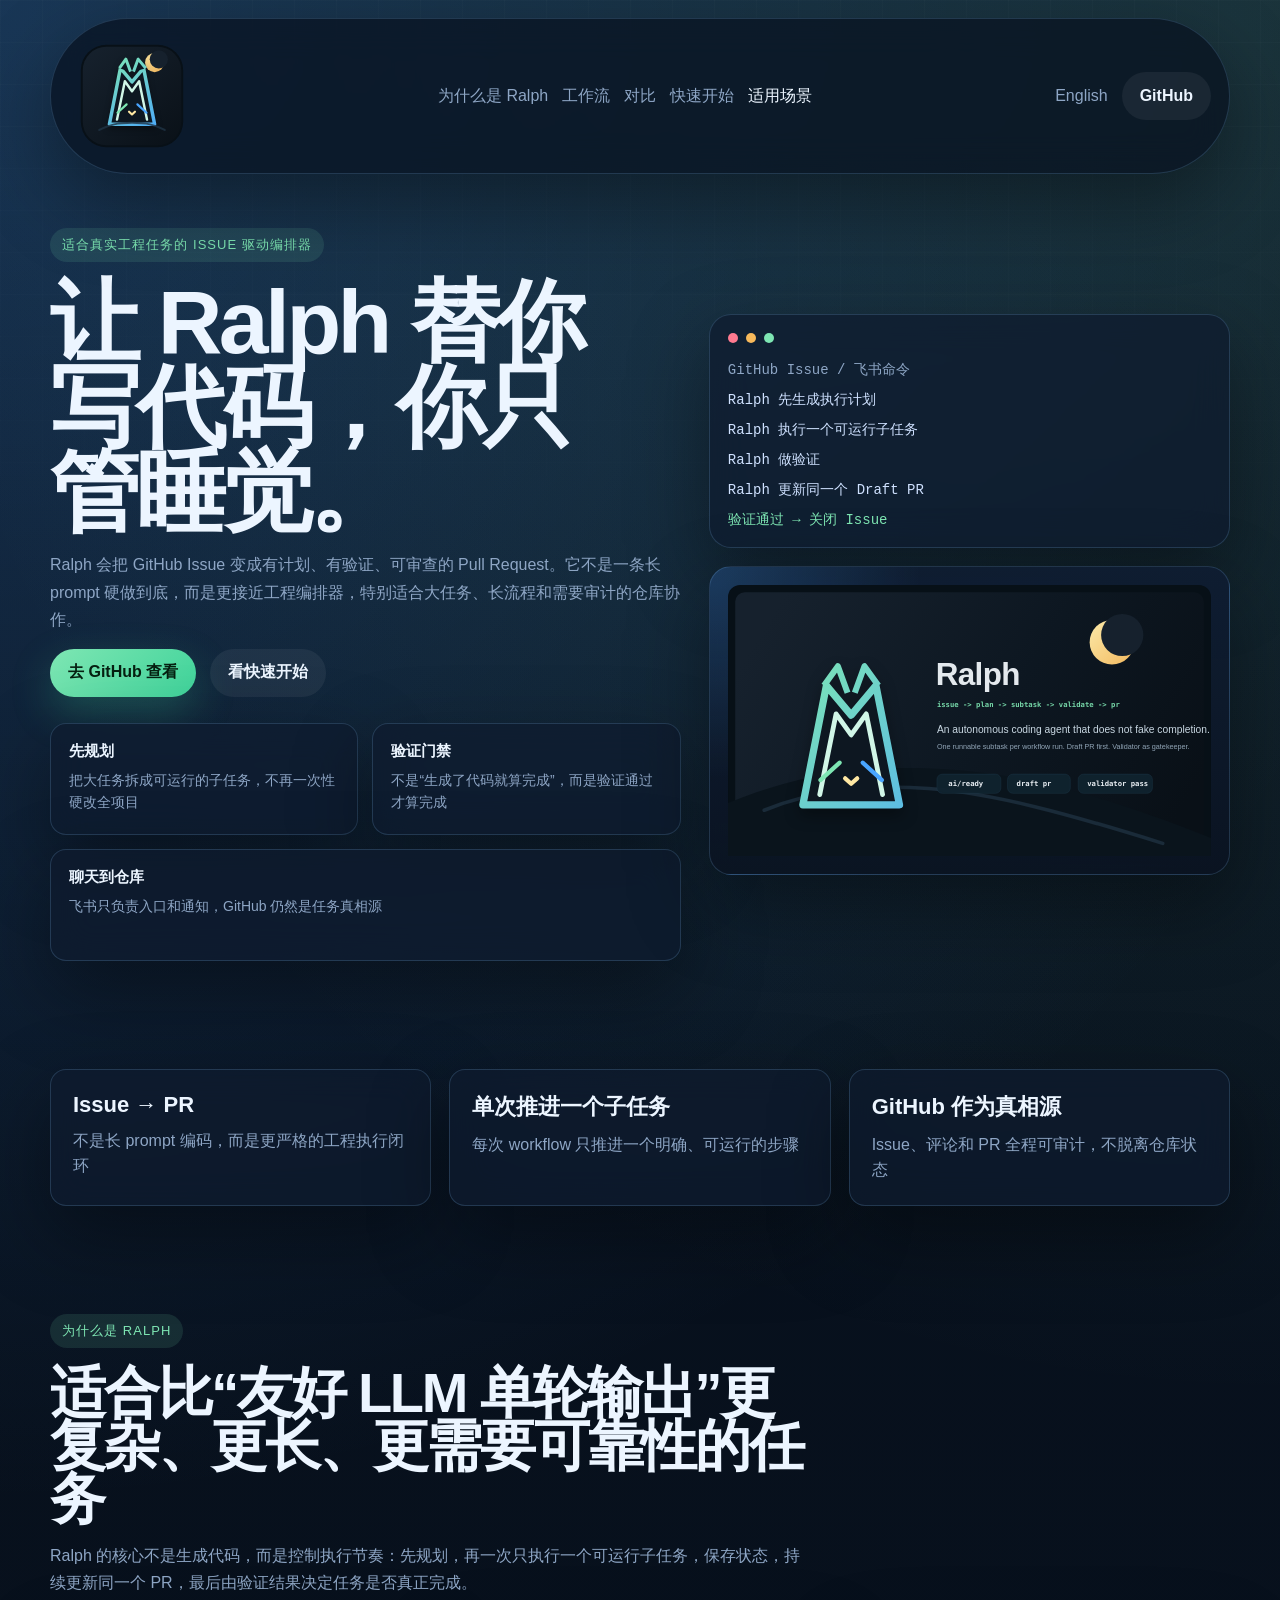
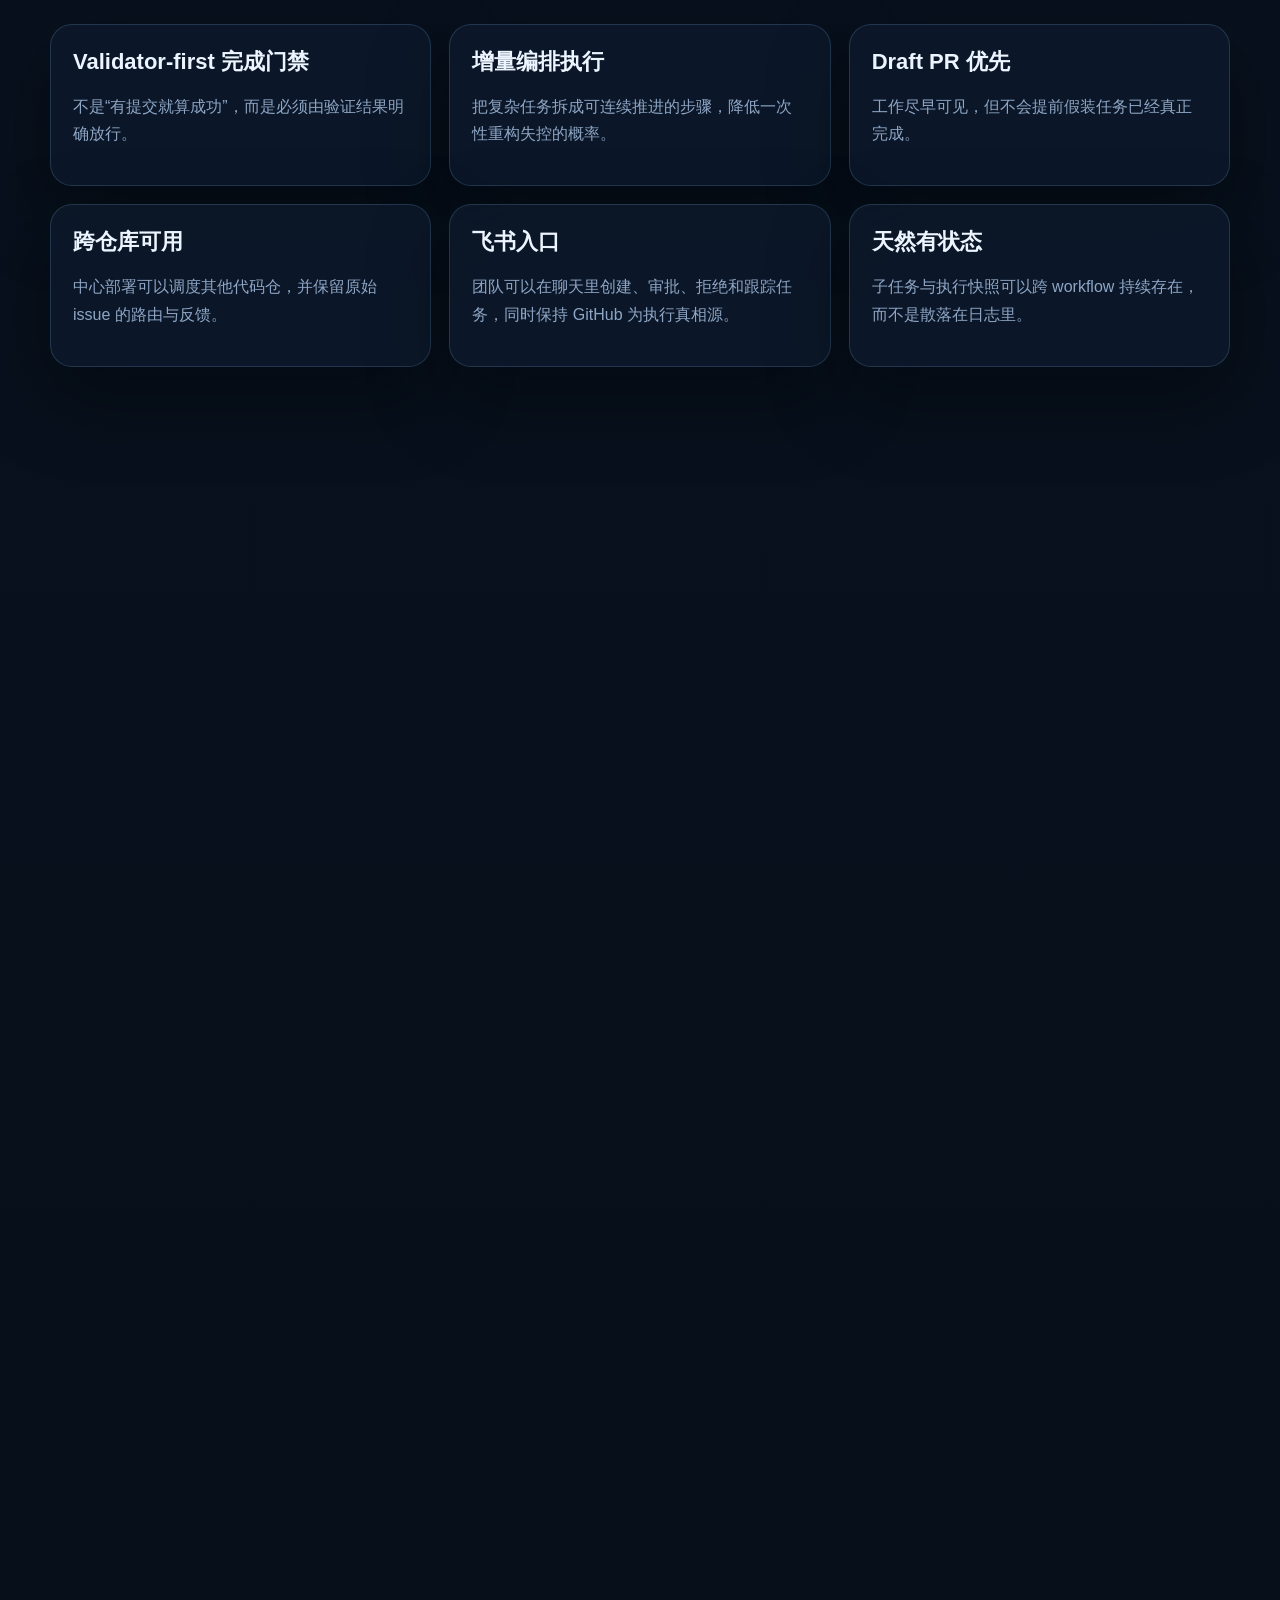
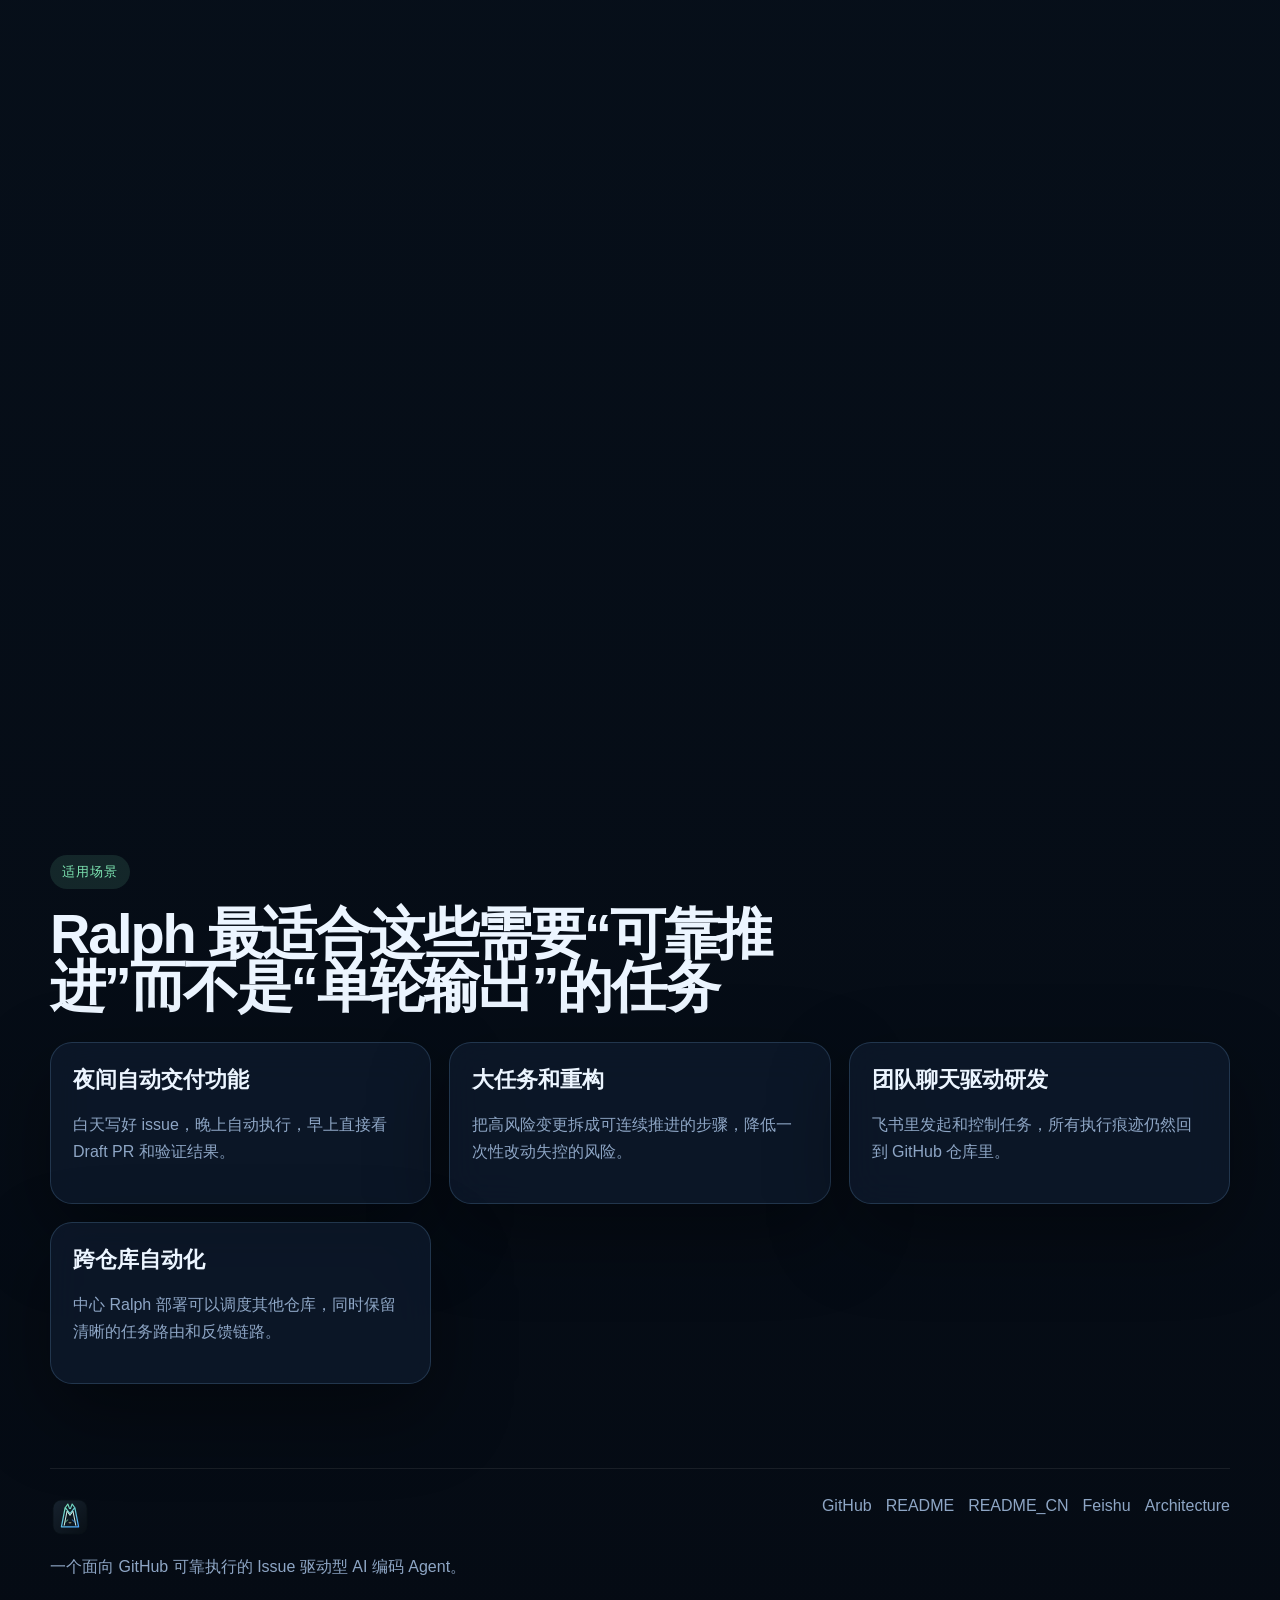
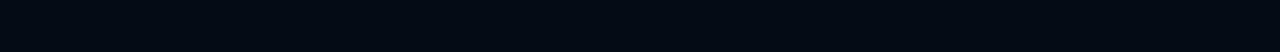
==== docs/zh/index.html @ 7c0819cd "feat: add Chinese product site" ====
<!DOCTYPE html>
<html lang="zh-CN">
  <head>
    <meta charset="utf-8" />
    <meta name="viewport" content="width=device-width, initial-scale=1" />
    <title>Ralph | 面向 GitHub 的可靠 AI 编码 Agent</title>
    <meta
      name="description"
      content="Ralph 会把 GitHub Issue 变成有计划、有验证、可审查的 Pull Request，适合大任务和更严格的工程执行。"
    />
    <meta property="og:title" content="Ralph | 面向 GitHub 的可靠 AI 编码 Agent" />
    <meta
      property="og:description"
      content="先规划、再逐步执行、验证通过才完成，让 GitHub 始终保持任务真相源。"
    />
    <meta property="og:type" content="website" />
    <meta property="og:image" content="../brand/png/ralph-social.png" />
    <meta name="theme-color" content="#08111f" />
    <link rel="icon" href="../brand/ralph-mark.svg" type="image/svg+xml" />
    <link rel="stylesheet" href="../styles.css" />
  </head>
  <body>
    <div class="site-shell">
      <header class="topbar" id="top">
        <a class="brand" href="#top" aria-label="Ralph 首页">
          <img src="../brand/ralph-logo.svg" alt="Ralph" />
        </a>
        <button class="nav-toggle" type="button" aria-expanded="false" aria-label="切换导航">
          <span></span>
          <span></span>
        </button>
        <nav class="nav">
          <a href="#why">为什么是 Ralph</a>
          <a href="#workflow">工作流</a>
          <a href="#comparison">对比</a>
          <a href="#launch">快速开始</a>
          <a href="#faq">适用场景</a>
        </nav>
        <div class="topbar-actions">
          <a class="ghost-link" href="../">English</a>
          <a class="button button-secondary" href="https://github.com/BearstOzawa/ralph">GitHub</a>
        </div>
      </header>

      <main>
        <section class="hero section reveal" id="hero">
          <div class="hero-copy">
            <div class="eyebrow">适合真实工程任务的 Issue 驱动编排器</div>
            <h1>让 Ralph 替你写代码，你只管睡觉。</h1>
            <p class="hero-text">
              Ralph 会把 GitHub Issue 变成有计划、有验证、可审查的 Pull Request。它不是一条长 prompt
              硬做到底，而是更接近工程编排器，特别适合大任务、长流程和需要审计的仓库协作。
            </p>
            <div class="hero-actions">
              <a class="button" href="https://github.com/BearstOzawa/ralph">去 GitHub 查看</a>
              <a class="button button-secondary" href="#launch">看快速开始</a>
            </div>
            <ul class="hero-meta">
              <li><strong>先规划</strong><span>把大任务拆成可运行的子任务，不再一次性硬改全项目</span></li>
              <li><strong>验证门禁</strong><span>不是“生成了代码就算完成”，而是验证通过才算完成</span></li>
              <li><strong>聊天到仓库</strong><span>飞书只负责入口和通知，GitHub 仍然是任务真相源</span></li>
            </ul>
          </div>
          <div class="hero-panel">
            <div class="hero-card terminal-card">
              <div class="terminal-bar">
                <span></span><span></span><span></span>
              </div>
              <div class="terminal-body">
                <div class="terminal-line dim">GitHub Issue / 飞书命令</div>
                <div class="terminal-line">Ralph 先生成执行计划</div>
                <div class="terminal-line">Ralph 执行一个可运行子任务</div>
                <div class="terminal-line">Ralph 做验证</div>
                <div class="terminal-line">Ralph 更新同一个 Draft PR</div>
                <div class="terminal-line accent">验证通过 → 关闭 Issue</div>
              </div>
            </div>
            <div class="hero-card image-card">
              <img src="../brand/ralph-hero.svg" alt="Ralph 主视觉" />
            </div>
          </div>
        </section>

        <section class="trust section reveal">
          <div class="stat">
            <span class="stat-value">Issue → PR</span>
            <span class="stat-label">不是长 prompt 编码，而是更严格的工程执行闭环</span>
          </div>
          <div class="stat">
            <span class="stat-value">单次推进一个子任务</span>
            <span class="stat-label">每次 workflow 只推进一个明确、可运行的步骤</span>
          </div>
          <div class="stat">
            <span class="stat-value">GitHub 作为真相源</span>
            <span class="stat-label">Issue、评论和 PR 全程可审计，不脱离仓库状态</span>
          </div>
        </section>

        <section class="section reveal" id="why">
          <div class="section-heading">
            <div class="eyebrow">为什么是 Ralph</div>
            <h2>适合比“友好 LLM 单轮输出”更复杂、更长、更需要可靠性的任务</h2>
            <p>
              Ralph 的核心不是生成代码，而是控制执行节奏：先规划，再一次只执行一个可运行子任务，保存状态，持续更新同一个
              PR，最后由验证结果决定任务是否真正完成。
            </p>
          </div>
          <div class="feature-grid">
            <article class="feature-card">
              <h3>Validator-first 完成门禁</h3>
              <p>不是“有提交就算成功”，而是必须由验证结果明确放行。</p>
            </article>
            <article class="feature-card">
              <h3>增量编排执行</h3>
              <p>把复杂任务拆成可连续推进的步骤，降低一次性重构失控的概率。</p>
            </article>
            <article class="feature-card">
              <h3>Draft PR 优先</h3>
              <p>工作尽早可见，但不会提前假装任务已经真正完成。</p>
            </article>
            <article class="feature-card">
              <h3>跨仓库可用</h3>
              <p>中心部署可以调度其他代码仓，并保留原始 issue 的路由与反馈。</p>
            </article>
            <article class="feature-card">
              <h3>飞书入口</h3>
              <p>团队可以在聊天里创建、审批、拒绝和跟踪任务，同时保持 GitHub 为执行真相源。</p>
            </article>
            <article class="feature-card">
              <h3>天然有状态</h3>
              <p>子任务与执行快照可以跨 workflow 持续存在，而不是散落在日志里。</p>
            </article>
          </div>
        </section>

        <section class="section reveal" id="workflow">
          <div class="section-heading">
            <div class="eyebrow">工作流</div>
            <h2>一个更接近工程现实的 Issue 驱动自动化闭环</h2>
          </div>
          <div class="workflow-grid">
            <article class="workflow-step">
              <span>01</span>
              <h3>创建 Issue 或发送飞书命令</h3>
              <p>明确目标、要求、限制和验收标准，让任务可以被可靠地规划。</p>
            </article>
            <article class="workflow-step">
              <span>02</span>
              <h3>生成执行计划</h3>
              <p>复杂任务会自动拆分为更可执行的子任务，必要时等待人工审批。</p>
            </article>
            <article class="workflow-step">
              <span>03</span>
              <h3>执行一个可运行子任务</h3>
              <p>每次运行都做一个可以自证合理的步骤，而不是试图一次完成整个项目。</p>
            </article>
            <article class="workflow-step">
              <span>04</span>
              <h3>验证、更新 PR、继续推进</h3>
              <p>同一个 Draft PR 持续演化，直到验证通过并满足关闭 issue 的条件。</p>
            </article>
          </div>
          <div class="architecture-card">
            <div class="arch-node">用户 / 团队</div>
            <div class="arch-arrow"></div>
            <div class="arch-node">GitHub Issue / 飞书</div>
            <div class="arch-arrow"></div>
            <div class="arch-node">GitHub Actions</div>
            <div class="arch-arrow"></div>
            <div class="arch-node">规划器 → 执行 → 验证 → PR</div>
          </div>
        </section>

        <section class="section reveal" id="comparison">
          <div class="section-heading">
            <div class="eyebrow">对比</div>
            <h2>真正改变的是：你不再把“生成了代码”误认为“工程已经完成”</h2>
          </div>
          <div class="comparison-table">
            <div class="table-row table-head">
              <div>方式</div>
              <div>常见问题</div>
              <div>Ralph 的做法</div>
            </div>
            <div class="table-row">
              <div>一次性长 prompt 编码 Agent</div>
              <div>任务一大就丢结构、丢上下文或失控</div>
              <div>先规划，再一次只执行一个可运行子任务</div>
            </div>
            <div class="table-row">
              <div>纯触发型 issue bot</div>
              <div>能启动任务，但缺少持续状态记忆</div>
              <div>在多次 workflow 之间持久化子任务和执行状态</div>
            </div>
            <div class="table-row">
              <div>聊天优先编码流程</div>
              <div>容易和仓库真实状态脱节</div>
              <div>始终以 GitHub issue 和 PR 为真相源</div>
            </div>
            <div class="table-row">
              <div>没有门禁的代码生成</div>
              <div>“生成了代码”容易被误判成“任务完成”</div>
              <div>只有验证通过才算真正完成</div>
            </div>
          </div>
        </section>

        <section class="section reveal" id="launch">
          <div class="section-heading">
            <div class="eyebrow">快速开始</div>
            <h2>不需要额外搭一整套平台，也能让 Ralph 跑起来</h2>
          </div>
          <div class="launch-grid">
            <article class="launch-card">
              <h3>1. 安装到你的仓库</h3>
              <pre><code>git clone https://github.com/YOUR_GITHUB_USER/ralph.git /tmp/ralph
cd YOUR_PROJECT
/tmp/ralph/scripts/setup.sh</code></pre>
            </article>
            <article class="launch-card">
              <h3>2. 配置凭据</h3>
              <pre><code>Secrets:
RALPH_API_KEY
RALPH_GITHUB_TOKEN

Variables:
RALPH_API_BASE_URL
RALPH_API_MODEL
RALPH_LANG=zh-CN</code></pre>
            </article>
            <article class="launch-card">
              <h3>3. 开始触发任务</h3>
              <pre><code>/ralph
目标：重做首页
要求：现代风格，响应式布局
限制：保持当前技术栈
验收：移动端正常，无控制台报错</code></pre>
            </article>
          </div>
          <div class="cta-strip">
            <a class="button" href="https://github.com/BearstOzawa/ralph">查看仓库</a>
            <a class="button button-secondary" href="https://github.com/BearstOzawa/ralph/blob/main/feishu/README.md">飞书接入</a>
            <a class="button button-secondary" href="https://github.com/BearstOzawa/ralph/blob/main/docs/rearchitecture-plan.md">架构说明</a>
          </div>
        </section>

        <section class="section reveal" id="faq">
          <div class="section-heading">
            <div class="eyebrow">适用场景</div>
            <h2>Ralph 最适合这些需要“可靠推进”而不是“单轮输出”的任务</h2>
          </div>
          <div class="faq-grid">
            <article class="faq-card">
              <h3>夜间自动交付功能</h3>
              <p>白天写好 issue，晚上自动执行，早上直接看 Draft PR 和验证结果。</p>
            </article>
            <article class="faq-card">
              <h3>大任务和重构</h3>
              <p>把高风险变更拆成可连续推进的步骤，降低一次性改动失控的风险。</p>
            </article>
            <article class="faq-card">
              <h3>团队聊天驱动研发</h3>
              <p>飞书里发起和控制任务，所有执行痕迹仍然回到 GitHub 仓库里。</p>
            </article>
            <article class="faq-card">
              <h3>跨仓库自动化</h3>
              <p>中心 Ralph 部署可以调度其他仓库，同时保留清晰的任务路由和反馈链路。</p>
            </article>
          </div>
        </section>
      </main>

      <footer class="footer">
        <div>
          <img src="../brand/ralph-mark.svg" alt="" />
          <p>一个面向 GitHub 可靠执行的 Issue 驱动型 AI 编码 Agent。</p>
        </div>
        <div class="footer-links">
          <a href="https://github.com/BearstOzawa/ralph">GitHub</a>
          <a href="https://github.com/BearstOzawa/ralph/blob/main/README.md">README</a>
          <a href="https://github.com/BearstOzawa/ralph/blob/main/README_CN.md">README_CN</a>
          <a href="https://github.com/BearstOzawa/ralph/blob/main/feishu/README.md">Feishu</a>
          <a href="https://github.com/BearstOzawa/ralph/blob/main/docs/rearchitecture-plan.md">Architecture</a>
        </div>
      </footer>
    </div>

    <script src="../app.js"></script>
  </body>
</html>
---- docs/styles.css ----
:root {
  --bg: #08111f;
  --bg-soft: #101d31;
  --panel: rgba(14, 27, 46, 0.72);
  --panel-strong: rgba(16, 32, 54, 0.92);
  --border: rgba(141, 197, 255, 0.18);
  --text: #ecf5ff;
  --muted: #8ea6c5;
  --primary: #7ee6b3;
  --primary-strong: #3fd39a;
  --accent: #49a5ff;
  --warm: #f7b95b;
  --shadow: 0 30px 80px rgba(0, 0, 0, 0.38);
  --radius-xl: 30px;
  --radius-lg: 22px;
  --radius-md: 16px;
  --content: 1180px;
}

* {
  box-sizing: border-box;
}

html {
  scroll-behavior: smooth;
}

body {
  margin: 0;
  color: var(--text);
  background:
    radial-gradient(circle at top left, rgba(73, 165, 255, 0.24), transparent 30%),
    radial-gradient(circle at top right, rgba(126, 230, 179, 0.14), transparent 28%),
    linear-gradient(180deg, #08111f 0%, #07101b 55%, #050b14 100%);
  font-family: "Inter", "Segoe UI", sans-serif;
}

body::before {
  content: "";
  position: fixed;
  inset: 0;
  pointer-events: none;
  background-image:
    linear-gradient(rgba(255, 255, 255, 0.03) 1px, transparent 1px),
    linear-gradient(90deg, rgba(255, 255, 255, 0.03) 1px, transparent 1px);
  background-size: 42px 42px;
  mask-image: linear-gradient(180deg, rgba(0, 0, 0, 0.55), transparent 80%);
}

a {
  color: inherit;
  text-decoration: none;
}

img {
  max-width: 100%;
  display: block;
}

.site-shell {
  width: min(calc(100% - 32px), var(--content));
  margin: 0 auto;
  padding-bottom: 48px;
}

.topbar {
  position: sticky;
  top: 18px;
  z-index: 10;
  display: flex;
  align-items: center;
  justify-content: space-between;
  gap: 24px;
  margin-top: 18px;
  padding: 14px 18px;
  border: 1px solid var(--border);
  border-radius: 999px;
  background: rgba(8, 17, 31, 0.72);
  backdrop-filter: blur(18px);
  box-shadow: var(--shadow);
}

.brand img {
  width: 126px;
}

.nav,
.topbar-actions,
.hero-actions,
.cta-strip,
.footer-links,
.hero-meta {
  display: flex;
  align-items: center;
  gap: 14px;
}

.nav a,
.ghost-link,
.footer-links a {
  color: var(--muted);
  transition: color 160ms ease;
}

.nav a:hover,
.nav a.is-active,
.ghost-link:hover,
.footer-links a:hover {
  color: var(--text);
}

.nav-toggle {
  display: none;
  flex-direction: column;
  gap: 5px;
  border: 0;
  background: transparent;
  padding: 0;
}

.nav-toggle span {
  width: 20px;
  height: 2px;
  background: var(--text);
  border-radius: 999px;
}

.section {
  padding: 54px 0;
}

.hero {
  display: grid;
  grid-template-columns: 1.15fr 0.95fr;
  gap: 28px;
  align-items: center;
  min-height: calc(100vh - 138px);
}

.eyebrow {
  display: inline-flex;
  padding: 8px 12px;
  border-radius: 999px;
  background: rgba(126, 230, 179, 0.12);
  color: var(--primary);
  font-size: 13px;
  letter-spacing: 0.08em;
  text-transform: uppercase;
}

.hero h1,
.section-heading h2 {
  margin: 18px 0 12px;
  line-height: 0.95;
  letter-spacing: -0.04em;
}

.hero h1 {
  max-width: 12ch;
  font-size: clamp(52px, 7vw, 94px);
}

.hero-text,
.section-heading p,
.feature-card p,
.workflow-step p,
.faq-card p,
.footer p {
  color: var(--muted);
  line-height: 1.7;
}

.hero-meta {
  flex-wrap: wrap;
  list-style: none;
  padding: 0;
  margin: 26px 0 0;
}

.hero-meta li,
.stat,
.feature-card,
.workflow-step,
.launch-card,
.faq-card,
.hero-card,
.architecture-card,
.comparison-table {
  border: 1px solid var(--border);
  background: var(--panel);
  backdrop-filter: blur(18px);
  box-shadow: var(--shadow);
}

.hero-meta li {
  flex: 1 1 220px;
  min-height: 112px;
  padding: 18px;
  border-radius: var(--radius-md);
}

.hero-meta strong {
  display: block;
  margin-bottom: 8px;
  font-size: 15px;
}

.hero-meta span {
  color: var(--muted);
  font-size: 14px;
  line-height: 1.6;
}

.hero-panel {
  position: relative;
  display: grid;
  gap: 18px;
}

.hero-card,
.feature-card,
.workflow-step,
.launch-card,
.faq-card {
  border-radius: var(--radius-lg);
}

.terminal-card {
  padding: 18px;
}

.terminal-bar {
  display: flex;
  gap: 8px;
  margin-bottom: 18px;
}

.terminal-bar span {
  width: 10px;
  height: 10px;
  border-radius: 50%;
  background: rgba(255, 255, 255, 0.24);
}

.terminal-bar span:nth-child(1) {
  background: #ff7a90;
}

.terminal-bar span:nth-child(2) {
  background: #f7b95b;
}

.terminal-bar span:nth-child(3) {
  background: #7ee6b3;
}

.terminal-body {
  display: grid;
  gap: 12px;
  font-family: "SFMono-Regular", Consolas, monospace;
  font-size: 14px;
}

.terminal-line {
  color: #cfe1ff;
}

.terminal-line.dim {
  color: var(--muted);
}

.terminal-line.accent {
  color: var(--primary);
}

.image-card {
  overflow: hidden;
  padding: 18px;
  background:
    radial-gradient(circle at top left, rgba(73, 165, 255, 0.22), transparent 35%),
    linear-gradient(180deg, rgba(15, 29, 50, 0.96), rgba(10, 19, 33, 0.9));
}

.trust,
.workflow-grid,
.launch-grid,
.faq-grid,
.feature-grid {
  display: grid;
  gap: 18px;
}

.trust {
  grid-template-columns: repeat(3, 1fr);
}

.stat {
  padding: 22px;
  border-radius: var(--radius-md);
}

.stat-value {
  display: block;
  margin-bottom: 10px;
  font-size: 22px;
  font-weight: 700;
}

.stat-label {
  color: var(--muted);
  line-height: 1.6;
}

.section-heading {
  max-width: 760px;
  margin-bottom: 28px;
}

.section-heading h2 {
  font-size: clamp(34px, 4.4vw, 56px);
}

.feature-grid {
  grid-template-columns: repeat(3, 1fr);
}

.feature-card,
.workflow-step,
.launch-card,
.faq-card {
  padding: 22px;
}

.feature-card h3,
.workflow-step h3,
.launch-card h3,
.faq-card h3 {
  margin: 0 0 10px;
  font-size: 22px;
}

.workflow-grid {
  grid-template-columns: repeat(4, 1fr);
}

.workflow-step span {
  display: inline-flex;
  width: 40px;
  height: 40px;
  align-items: center;
  justify-content: center;
  margin-bottom: 18px;
  border-radius: 12px;
  background: rgba(73, 165, 255, 0.16);
  color: var(--accent);
  font-weight: 700;
}

.architecture-card {
  display: grid;
  grid-template-columns: repeat(7, auto);
  align-items: center;
  justify-content: space-between;
  gap: 12px;
  margin-top: 22px;
  padding: 18px;
  border-radius: var(--radius-lg);
}

.arch-node {
  padding: 14px 16px;
  border-radius: 999px;
  background: rgba(255, 255, 255, 0.04);
  text-align: center;
}

.arch-arrow {
  height: 1px;
  min-width: 24px;
  background: linear-gradient(90deg, rgba(255,255,255,0.14), rgba(126,230,179,0.74));
}

.comparison-table {
  overflow: hidden;
  border-radius: var(--radius-lg);
}

.table-row {
  display: grid;
  grid-template-columns: 1.2fr 1fr 1.1fr;
}

.table-row > div {
  padding: 18px;
  border-top: 1px solid rgba(255, 255, 255, 0.06);
  color: var(--muted);
  line-height: 1.6;
}

.table-head > div {
  border-top: 0;
  color: var(--text);
  font-weight: 700;
  background: rgba(255, 255, 255, 0.04);
}

pre {
  margin: 0;
  padding: 18px;
  overflow: auto;
  border-radius: var(--radius-md);
  background: rgba(4, 11, 19, 0.92);
  color: #dbebff;
  font-family: "SFMono-Regular", Consolas, monospace;
  line-height: 1.6;
}

.launch-grid,
.faq-grid {
  grid-template-columns: repeat(3, 1fr);
}

.cta-strip {
  flex-wrap: wrap;
  margin-top: 22px;
}

.button {
  display: inline-flex;
  align-items: center;
  justify-content: center;
  min-height: 48px;
  padding: 0 18px;
  border-radius: 999px;
  background: linear-gradient(135deg, var(--primary), var(--primary-strong));
  color: #062011;
  font-weight: 700;
  box-shadow: 0 16px 40px rgba(63, 211, 154, 0.26);
}

.button:hover {
  transform: translateY(-1px);
}

.button-secondary {
  background: rgba(255, 255, 255, 0.06);
  color: var(--text);
  box-shadow: none;
}

.footer {
  display: flex;
  align-items: flex-start;
  justify-content: space-between;
  gap: 24px;
  margin-top: 30px;
  padding: 28px 0 8px;
  border-top: 1px solid rgba(255, 255, 255, 0.08);
}

.footer img {
  width: 40px;
  margin-bottom: 12px;
}

.reveal {
  opacity: 0;
  transform: translateY(28px);
  transition: opacity 420ms ease, transform 420ms ease;
}

.reveal.is-visible {
  opacity: 1;
  transform: translateY(0);
}

@media (max-width: 1080px) {
  .hero,
  .feature-grid,
  .workflow-grid,
  .launch-grid,
  .faq-grid,
  .trust {
    grid-template-columns: 1fr 1fr;
  }

  .hero {
    min-height: auto;
    padding-top: 40px;
  }

  .architecture-card {
    grid-template-columns: 1fr;
  }

  .arch-arrow {
    width: 1px;
    height: 28px;
    justify-self: center;
    background: linear-gradient(180deg, rgba(255,255,255,0.14), rgba(126,230,179,0.74));
  }
}

@media (max-width: 760px) {
  .site-shell {
    width: min(calc(100% - 20px), var(--content));
  }

  .topbar {
    flex-wrap: wrap;
    border-radius: 28px;
  }

  .nav-toggle {
    display: inline-flex;
    margin-left: auto;
  }

  .nav {
    display: none;
    width: 100%;
    flex-direction: column;
    align-items: flex-start;
    padding-top: 8px;
  }

  .topbar.is-open .nav {
    display: flex;
  }

  .topbar-actions {
    width: 100%;
    justify-content: space-between;
  }

  .hero,
  .feature-grid,
  .workflow-grid,
  .launch-grid,
  .faq-grid,
  .trust,
  .table-row {
    grid-template-columns: 1fr;
  }

  .hero h1 {
    max-width: none;
  }

  .footer,
  .hero-actions,
  .topbar-actions,
  .cta-strip {
    flex-direction: column;
    align-items: stretch;
  }

  .button {
    width: 100%;
  }
}
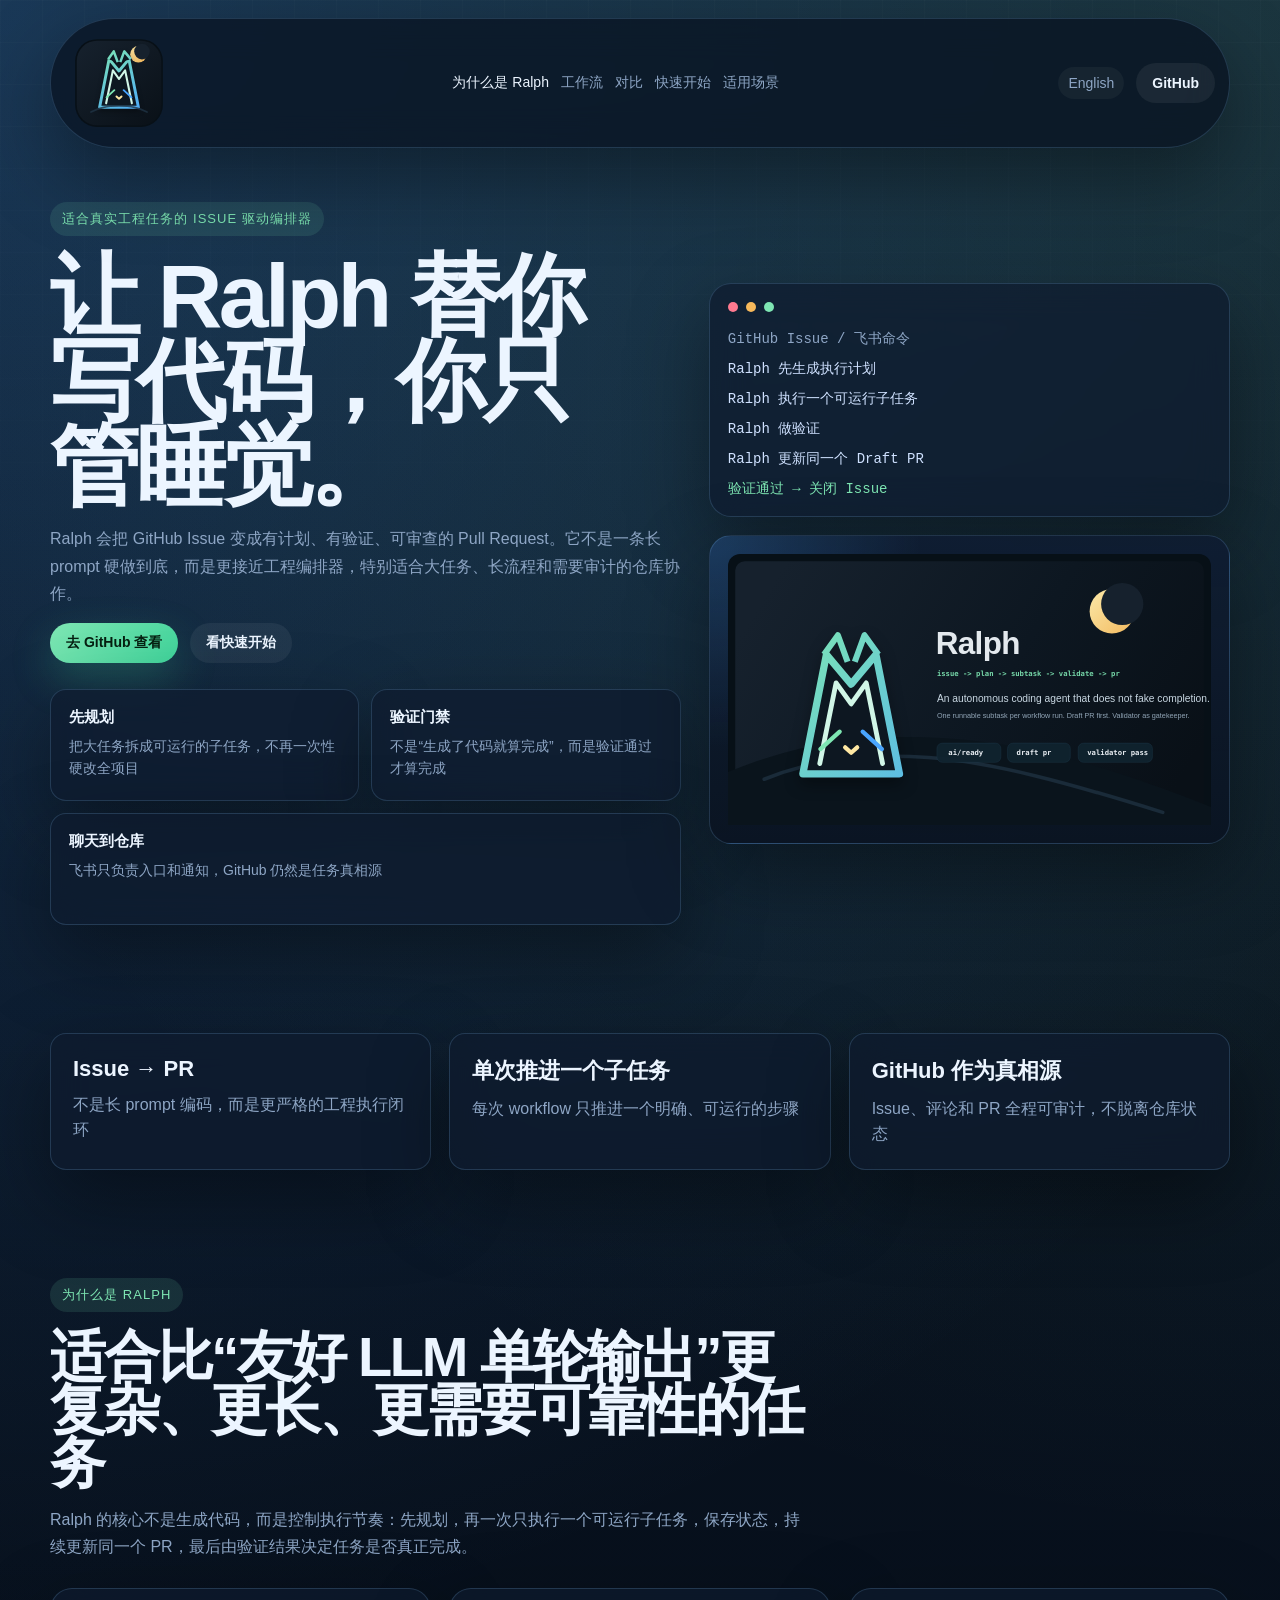
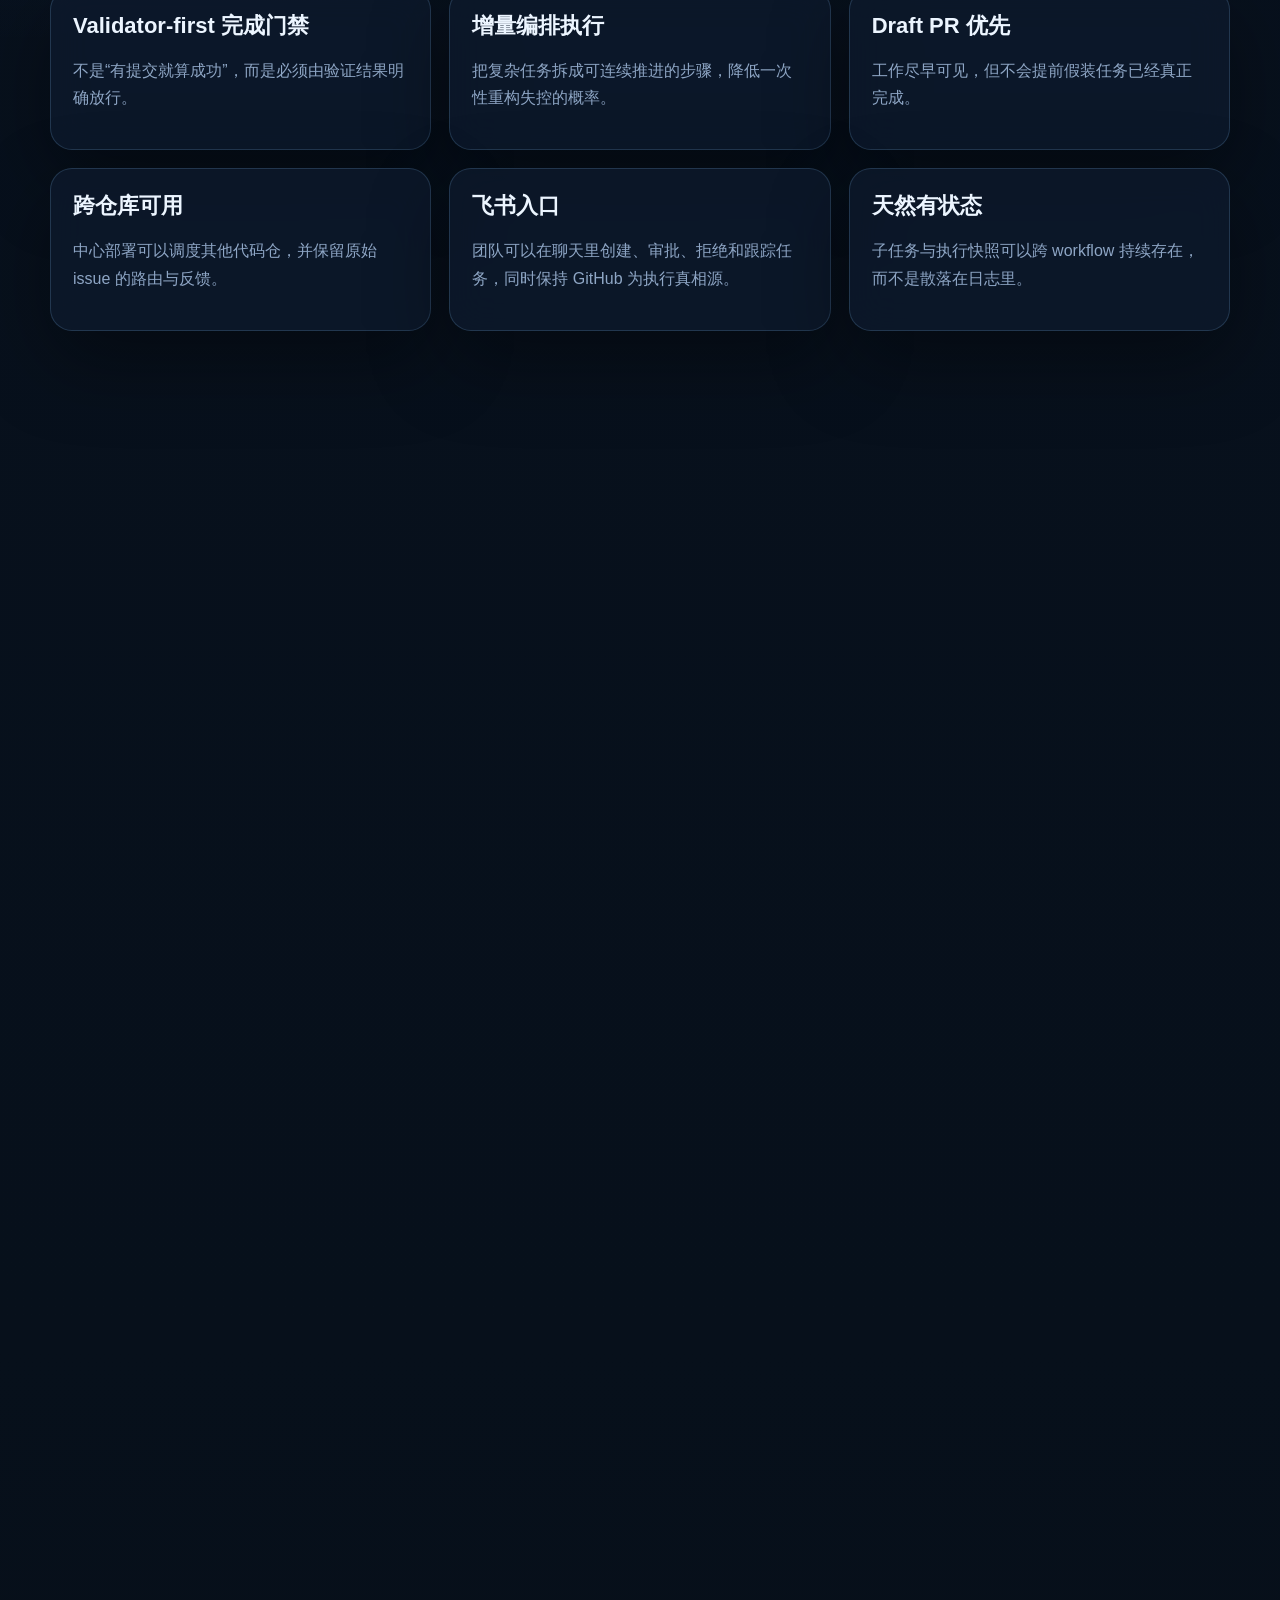
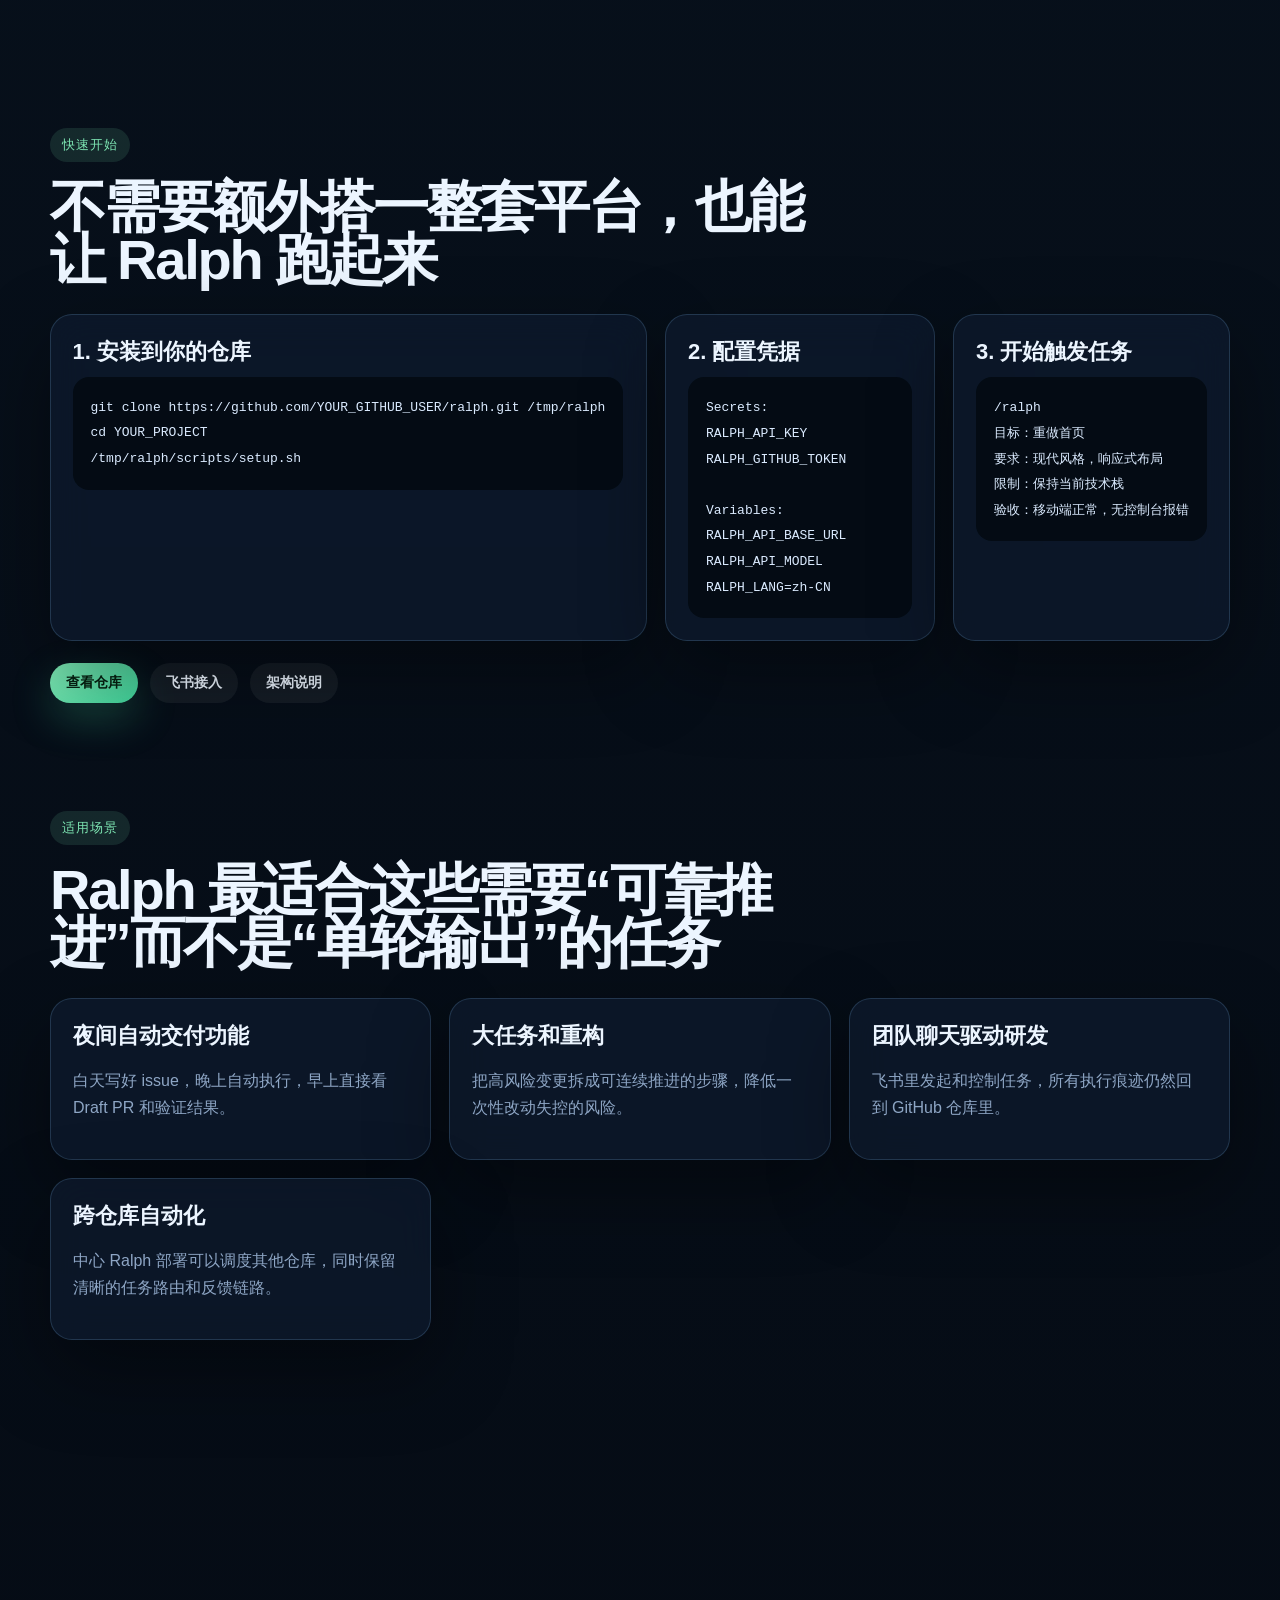
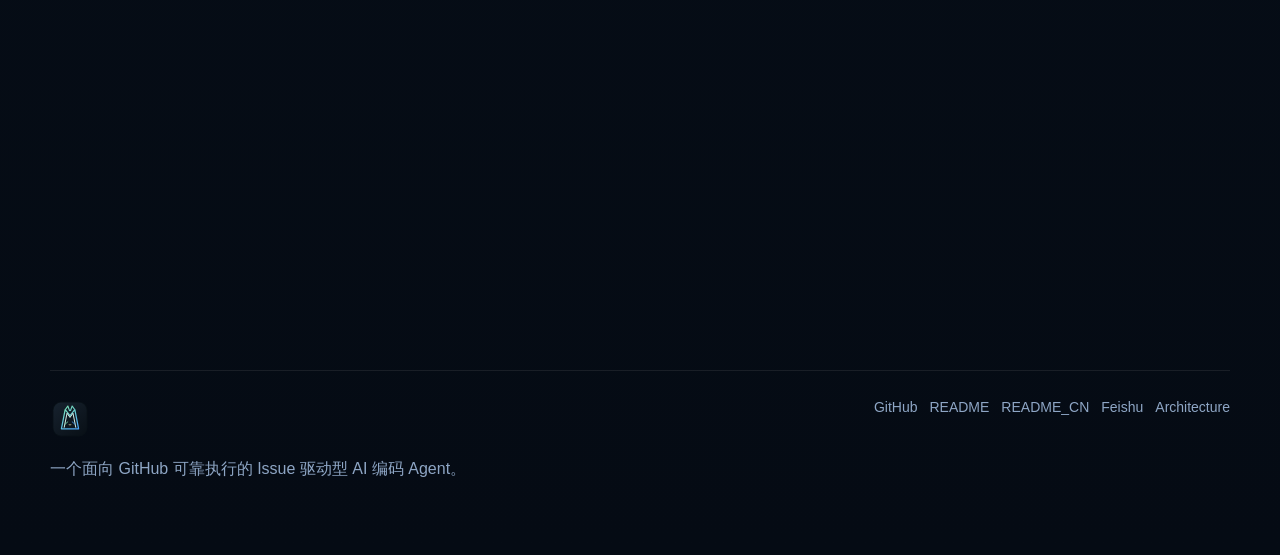
==== commit 816c270d: "feat: refine bilingual site navigation" ====
--- a/docs/zh/index.html
+++ b/docs/zh/index.html
@@ -37,7 +37,7 @@
           <a href="#faq">适用场景</a>
         </nav>
         <div class="topbar-actions">
-          <a class="ghost-link" href="../">English</a>
+          <a class="ghost-link lang-link" href="../">English</a>
           <a class="button button-secondary" href="https://github.com/BearstOzawa/ralph">GitHub</a>
         </div>
       </header>
@@ -265,6 +265,34 @@
             <article class="faq-card">
               <h3>跨仓库自动化</h3>
               <p>中心 Ralph 部署可以调度其他仓库，同时保留清晰的任务路由和反馈链路。</p>
+            </article>
+          </div>
+        </section>
+
+        <section class="section reveal" id="docs">
+          <div class="section-heading">
+            <div class="eyebrow">文档入口</div>
+            <h2>官网负责快速理解，详细接入和配置仍然在仓库文档里</h2>
+            <p>
+              网站更适合快速介绍 Ralph 是什么、适合什么场景；真正落地接入时，还是建议直接进入 README、
+              中文文档、飞书文档和架构说明。
+            </p>
+          </div>
+          <div class="faq-grid">
+            <article class="faq-card">
+              <h3>README</h3>
+              <p>英文版总览、架构、执行模型和安装方式。</p>
+              <a class="ghost-link" href="https://github.com/BearstOzawa/ralph/blob/main/README.md">打开 README</a>
+            </article>
+            <article class="faq-card">
+              <h3>README_CN</h3>
+              <p>中文版安装、概念说明、工作流和使用建议。</p>
+              <a class="ghost-link" href="https://github.com/BearstOzawa/ralph/blob/main/README_CN.md">打开 README_CN</a>
+            </article>
+            <article class="faq-card">
+              <h3>飞书与架构</h3>
+              <p>查看飞书接入方式、路由机制和整体编排设计说明。</p>
+              <a class="ghost-link" href="https://github.com/BearstOzawa/ralph/blob/main/feishu/README.md">打开飞书文档</a>
             </article>
           </div>
         </section>
--- a/docs/styles.css
+++ b/docs/styles.css
@@ -70,9 +70,9 @@
   display: flex;
   align-items: center;
   justify-content: space-between;
-  gap: 24px;
+  gap: 18px;
   margin-top: 18px;
-  padding: 14px 18px;
+  padding: 10px 14px;
   border: 1px solid var(--border);
   border-radius: 999px;
   background: rgba(8, 17, 31, 0.72);
@@ -81,7 +81,7 @@
 }
 
 .brand img {
-  width: 126px;
+  width: 108px;
 }
 
 .nav,
@@ -92,14 +92,21 @@
 .hero-meta {
   display: flex;
   align-items: center;
-  gap: 14px;
+  gap: 12px;
 }
 
 .nav a,
 .ghost-link,
 .footer-links a {
   color: var(--muted);
+  font-size: 14px;
   transition: color 160ms ease;
+}
+
+.lang-link {
+  padding: 8px 10px;
+  border-radius: 999px;
+  background: rgba(255, 255, 255, 0.04);
 }
 
 .nav a:hover,
@@ -429,12 +436,13 @@
   display: inline-flex;
   align-items: center;
   justify-content: center;
-  min-height: 48px;
-  padding: 0 18px;
+  min-height: 40px;
+  padding: 0 16px;
   border-radius: 999px;
   background: linear-gradient(135deg, var(--primary), var(--primary-strong));
   color: #062011;
   font-weight: 700;
+  font-size: 14px;
   box-shadow: 0 16px 40px rgba(63, 211, 154, 0.26);
 }
 
@@ -508,7 +516,7 @@
 
   .topbar {
     flex-wrap: wrap;
-    border-radius: 28px;
+    border-radius: 24px;
   }
 
   .nav-toggle {
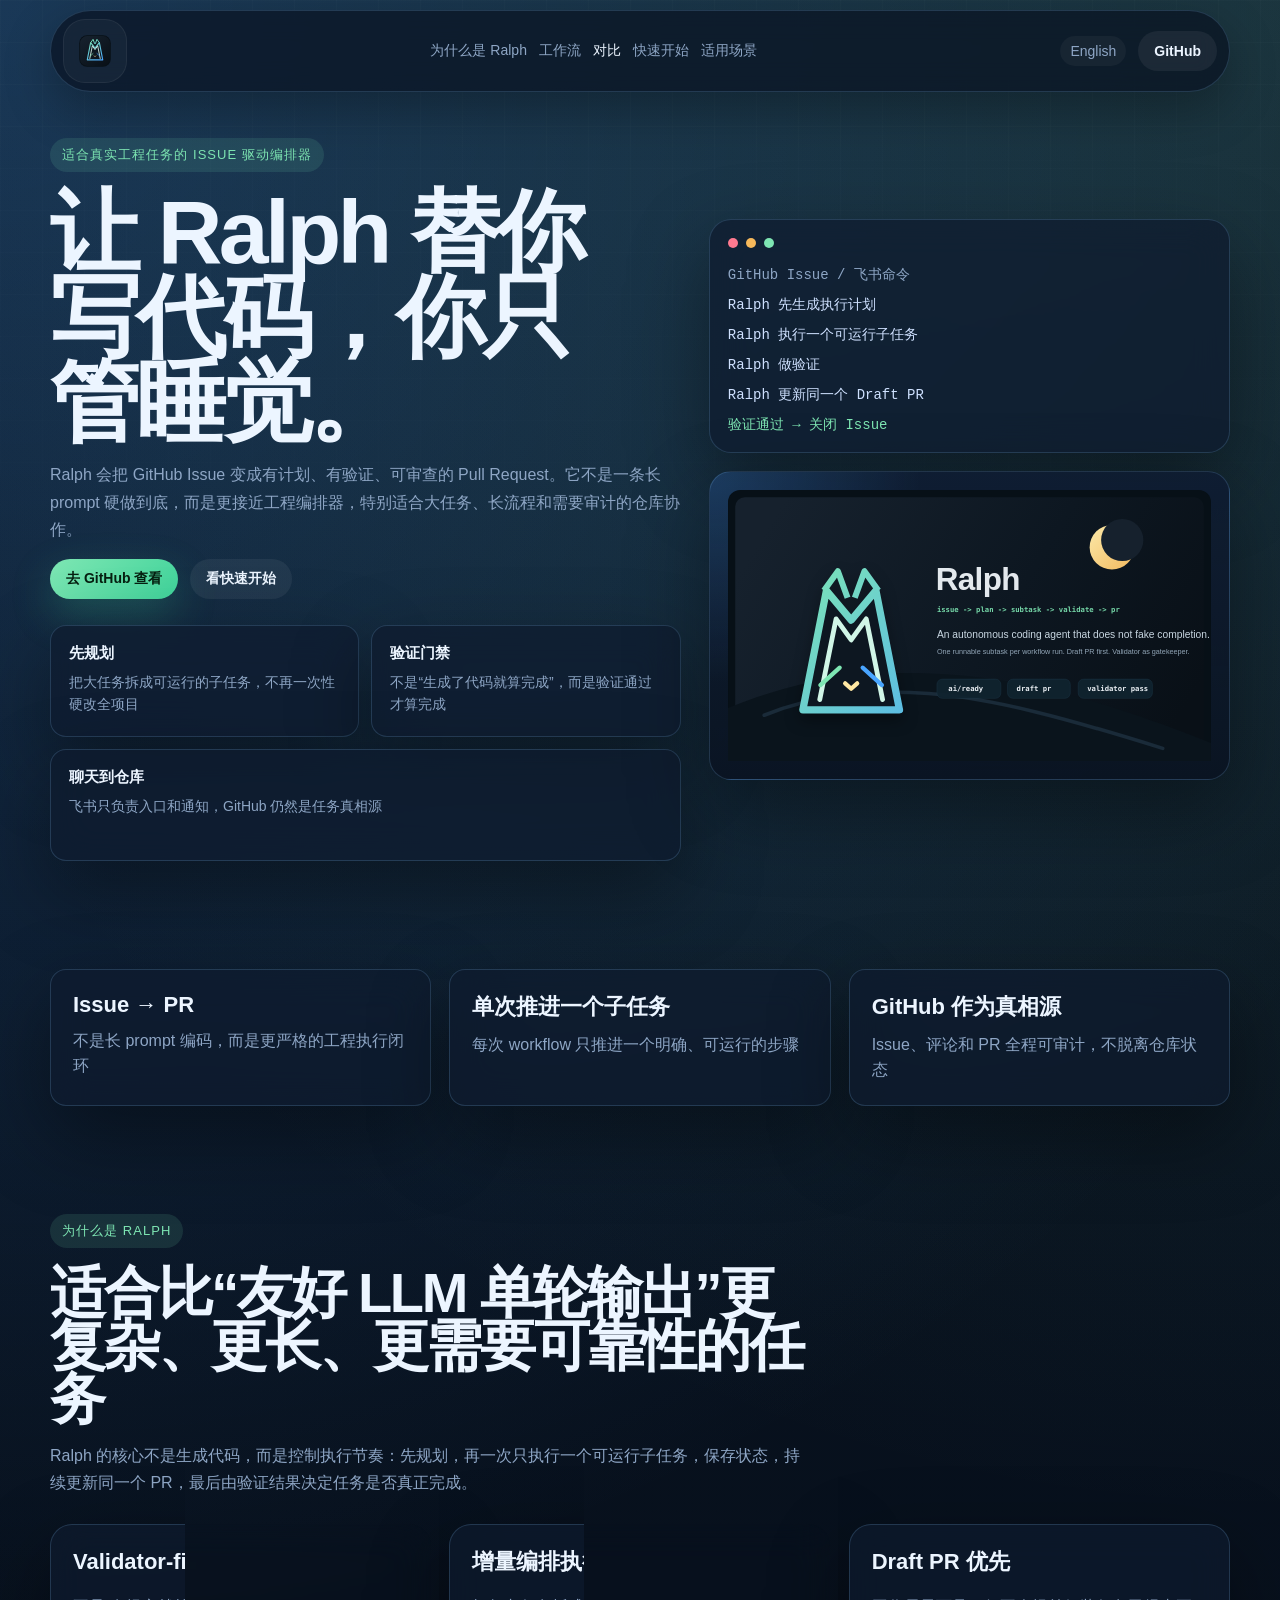
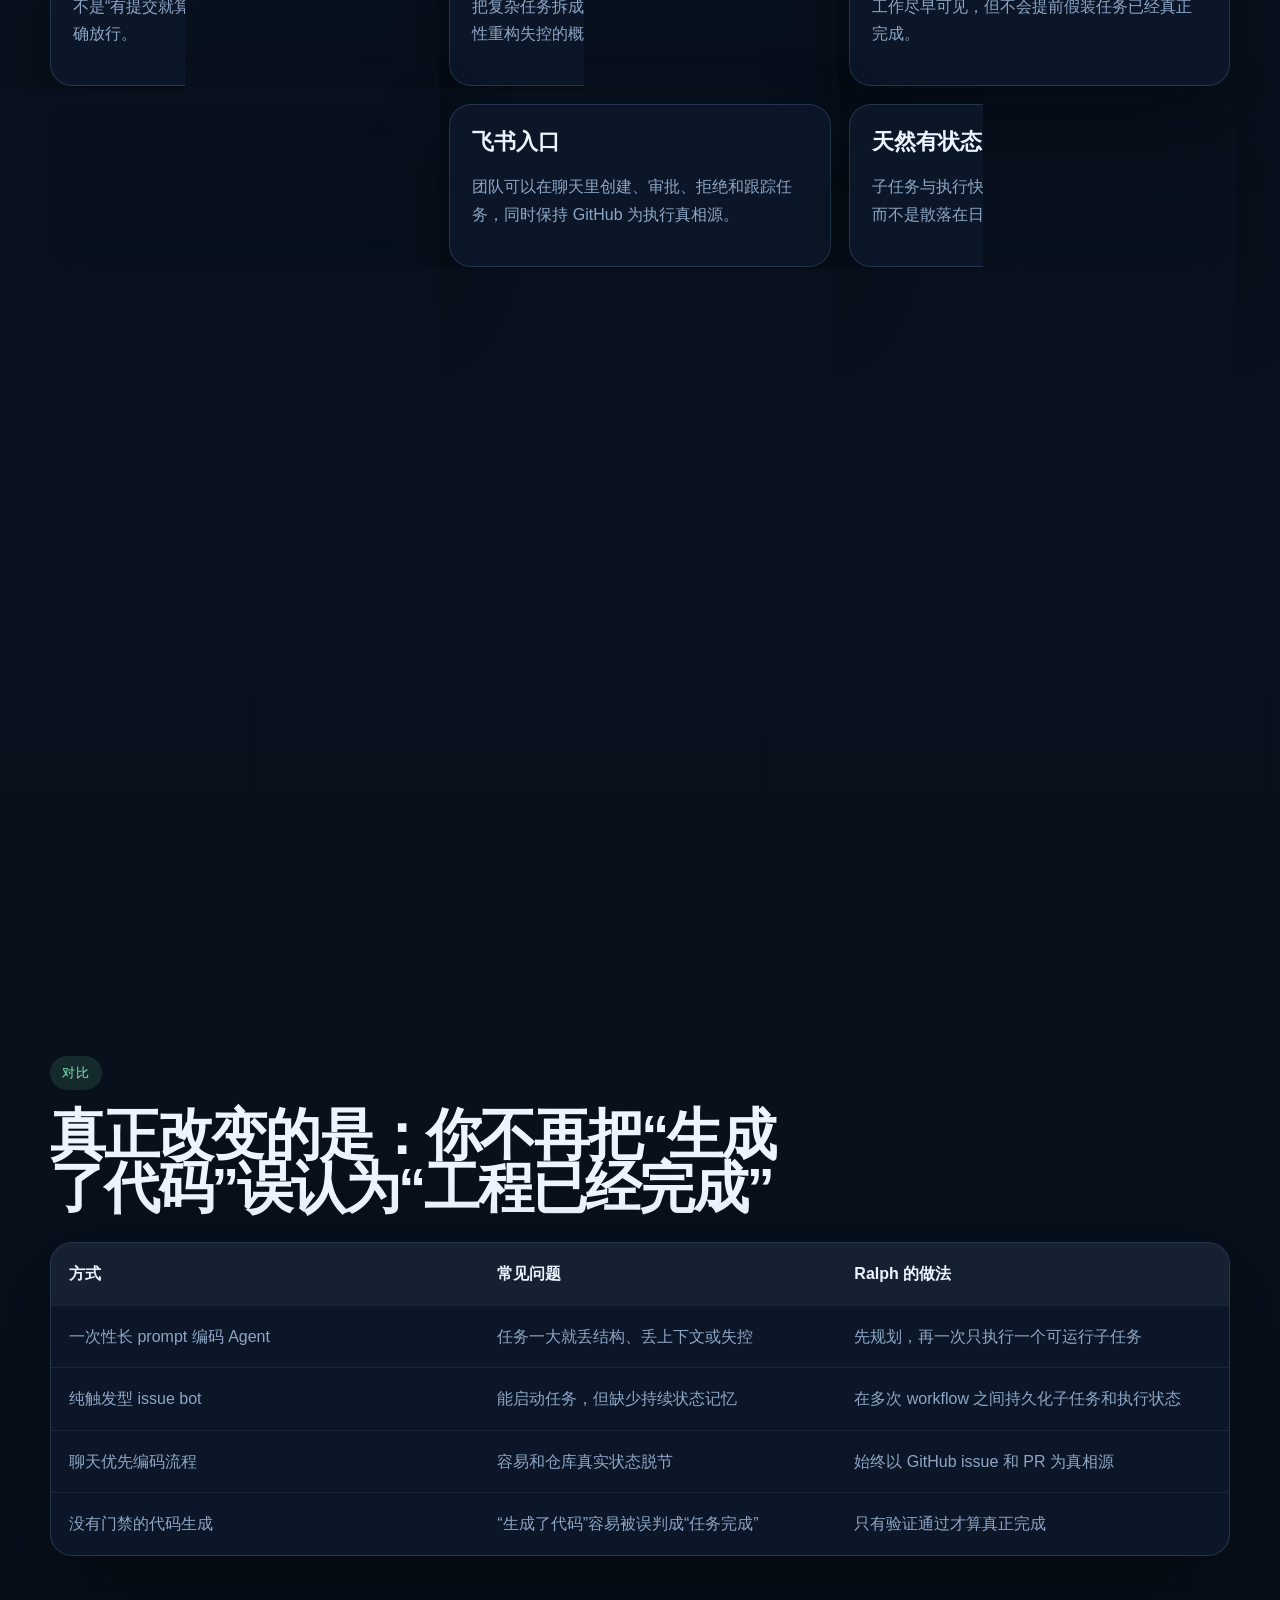
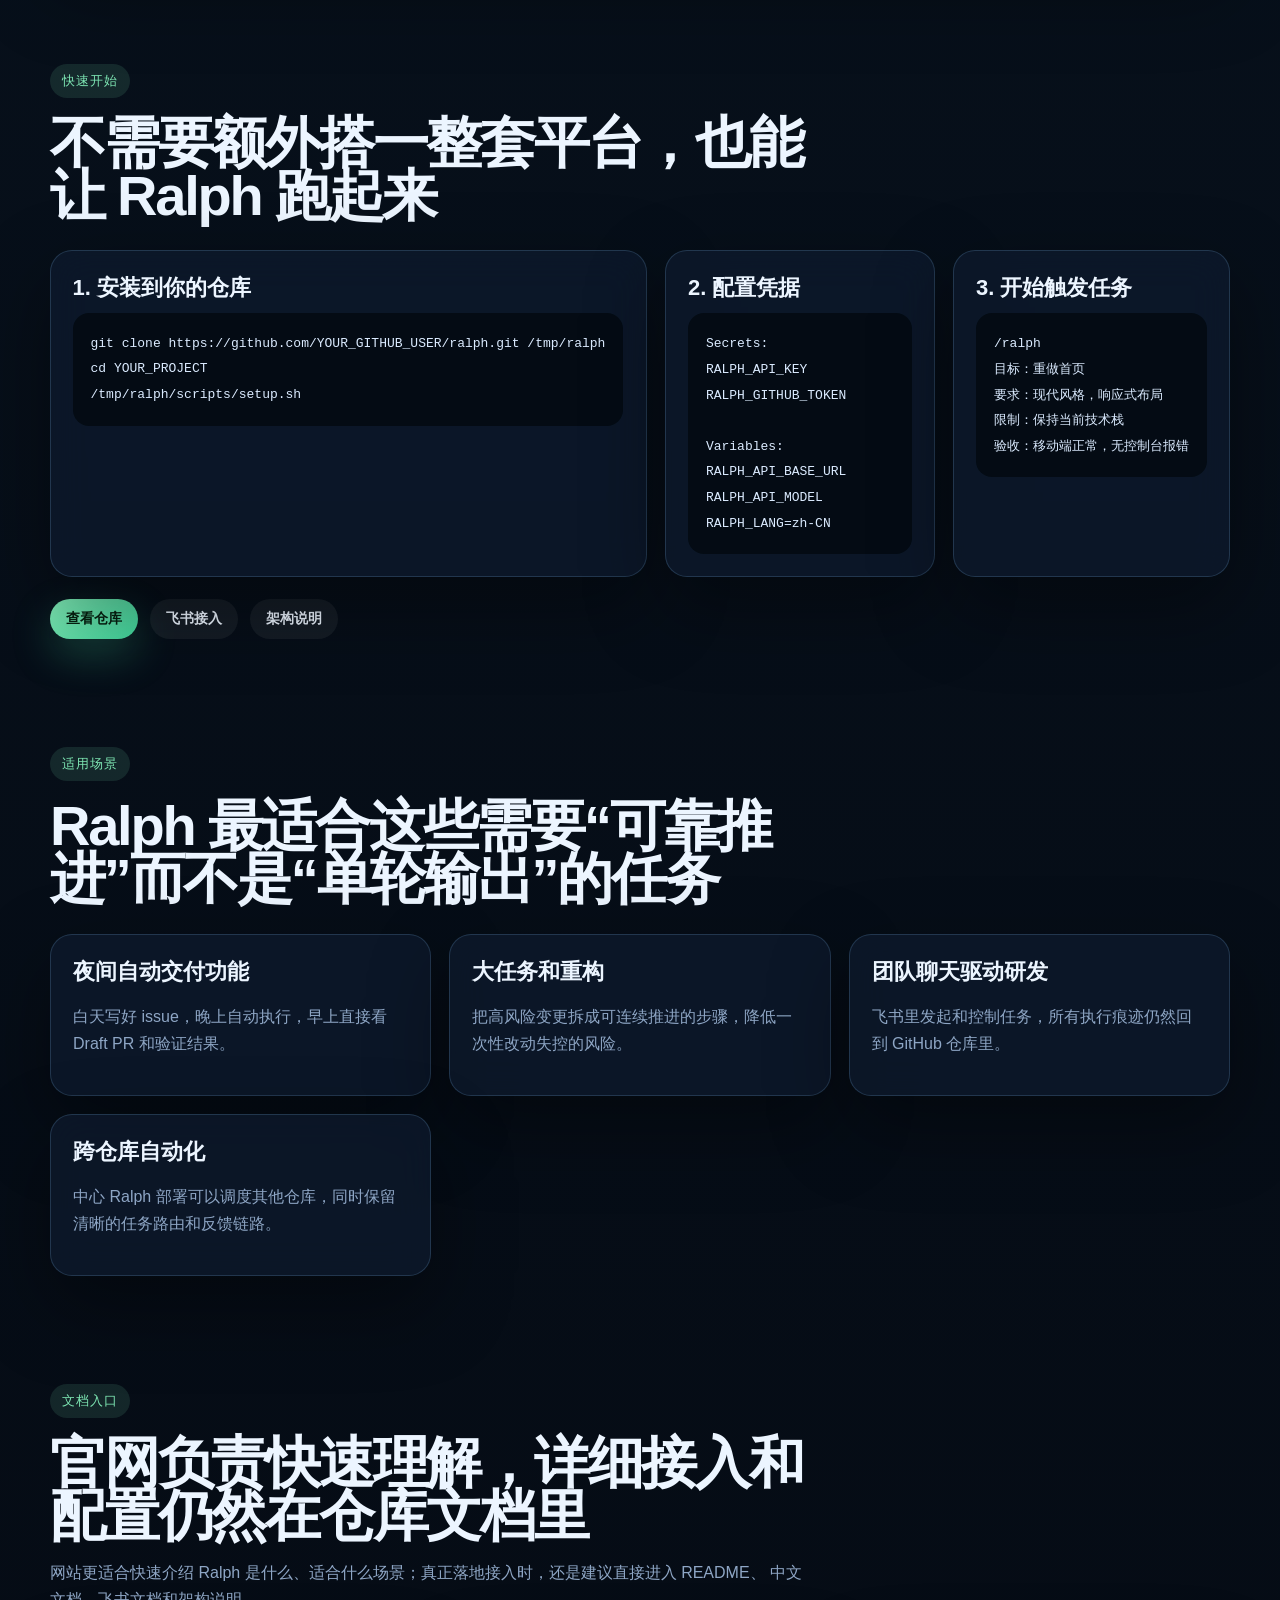
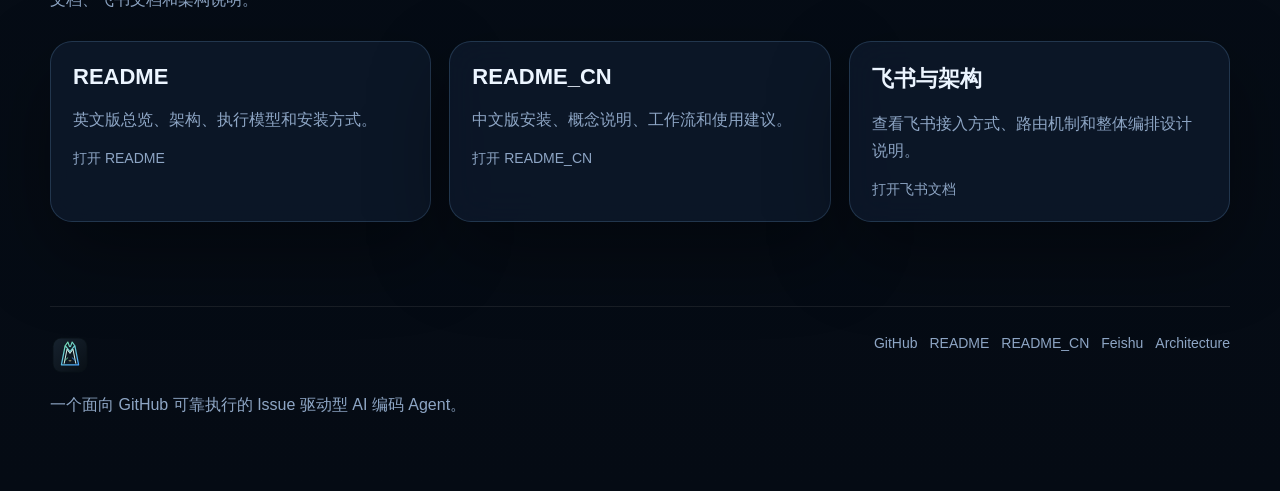
==== commit 4ff30dd9: "style: tune site header spacing" ====
--- a/docs/zh/index.html
+++ b/docs/zh/index.html
@@ -23,7 +23,7 @@
     <div class="site-shell">
       <header class="topbar" id="top">
         <a class="brand" href="#top" aria-label="Ralph 首页">
-          <img src="../brand/ralph-logo.svg" alt="Ralph" />
+          <img src="../brand/ralph-mark.svg" alt="Ralph" />
         </a>
         <button class="nav-toggle" type="button" aria-expanded="false" aria-label="切换导航">
           <span></span>
--- a/docs/styles.css
+++ b/docs/styles.css
@@ -65,23 +65,36 @@
 
 .topbar {
   position: sticky;
-  top: 18px;
+  top: 10px;
   z-index: 10;
   display: flex;
   align-items: center;
   justify-content: space-between;
-  gap: 18px;
-  margin-top: 18px;
-  padding: 10px 14px;
+  gap: 16px;
+  margin-top: 10px;
+  margin-bottom: 28px;
+  padding: 8px 12px;
   border: 1px solid var(--border);
   border-radius: 999px;
-  background: rgba(8, 17, 31, 0.72);
-  backdrop-filter: blur(18px);
-  box-shadow: var(--shadow);
+  background: rgba(8, 17, 31, 0.68);
+  backdrop-filter: blur(14px);
+  box-shadow: 0 18px 48px rgba(0, 0, 0, 0.28);
+}
+
+.brand {
+  display: inline-flex;
+  align-items: center;
+  justify-content: center;
+  width: 64px;
+  height: 64px;
+  border-radius: 22px;
+  background: rgba(255, 255, 255, 0.04);
+  border: 1px solid rgba(255, 255, 255, 0.06);
 }
 
 .brand img {
-  width: 108px;
+  width: 36px;
+  height: 36px;
 }
 
 .nav,
@@ -104,7 +117,7 @@
 }
 
 .lang-link {
-  padding: 8px 10px;
+  padding: 7px 10px;
   border-radius: 999px;
   background: rgba(255, 255, 255, 0.04);
 }
@@ -142,6 +155,7 @@
   gap: 28px;
   align-items: center;
   min-height: calc(100vh - 138px);
+  padding-top: 18px;
 }
 
 .eyebrow {
@@ -517,6 +531,7 @@
   .topbar {
     flex-wrap: wrap;
     border-radius: 24px;
+    margin-bottom: 18px;
   }
 
   .nav-toggle {
